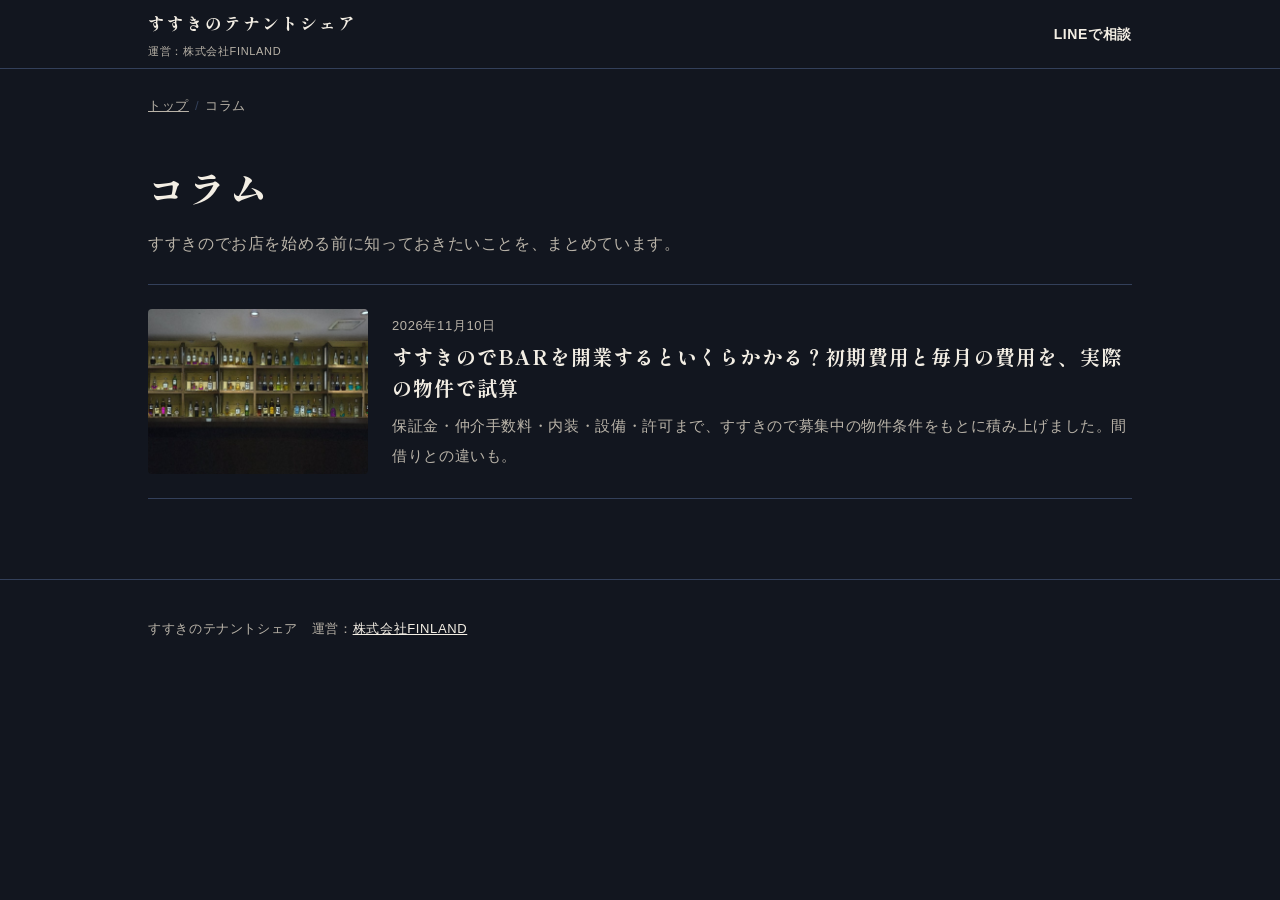
==== column/index.html @ f09166cd "コラム（開業費用の記事）を追加、LPから導線、未使用の写真を削除 Co-Authored-By: Claude Opus 5.5 <noreply@anthropic.com> Claude-Sess" ====
<!doctype html>
<html lang="ja">
<head>
<meta charset="utf-8">
<meta name="viewport" content="width=device-width, initial-scale=1">
<title>コラム｜すすきのでお店を始める前に知っておきたいこと｜すすきのテナントシェア</title>
<meta name="description" content="すすきのでBARやお店を始めたい方へ。開業にかかるお金、物件選び、間借り営業の始め方などを、すすきのでBARを運営する株式会社FINLANDがまとめています。">
<link rel="canonical" href="https://susukino-tenantshare.com/column/">
<meta property="og:type" content="website">
<meta property="og:title" content="コラム｜すすきのでお店を始める前に">
<meta property="og:url" content="https://susukino-tenantshare.com/column/">
<meta property="og:image" content="https://susukino-tenantshare.com/img/floor.jpg">
<meta name="twitter:card" content="summary_large_image">
<link rel="preconnect" href="https://fonts.googleapis.com">
<link rel="preconnect" href="https://fonts.gstatic.com" crossorigin>
<link href="https://fonts.googleapis.com/css2?family=Shippori+Mincho+B1:wght@600;800&family=Zen+Kaku+Gothic+New:wght@400;700&display=swap" rel="stylesheet">
<link rel="stylesheet" href="/column/column.css">
</head>
<body>

<header class="top">
  <div class="wrap">
    <a class="logo" href="/">すすきのテナントシェア<small>運営：株式会社FINLAND</small></a>
    <nav><a href="https://lin.ee/NekoZWD" target="_blank" rel="noopener">LINEで相談</a></nav>
  </div>
</header>

<main class="wrap">
  <ol class="crumb">
    <li><a href="/">トップ</a></li>
    <li>コラム</li>
  </ol>
  <div class="list-head">
    <h1>コラム</h1>
    <p>すすきのでお店を始める前に知っておきたいことを、まとめています。</p>
  </div>
  <ul class="cards">
    <li>
      <a href="/column/susukino-bar-kaigyo-hiyou/">
        <img src="/img/shelf.jpg" alt="" width="1238" height="679" loading="lazy">
        <div>
          <time datetime="2026-11-10">2026年11月10日</time>
          <h2>すすきのでBARを開業するといくらかかる？初期費用と毎月の費用を、実際の物件で試算</h2>
          <p>保証金・仲介手数料・内装・設備・許可まで、すすきので募集中の物件条件をもとに積み上げました。間借りとの違いも。</p>
        </div>
      </a>
    </li>
  </ul>
</main>

<footer>
  <div class="wrap">すすきのテナントシェア　運営：<a href="https://finlandinc.jp/">株式会社FINLAND</a></div>
</footer>

<div class="sticky"><a class="btn-line" href="https://lin.ee/NekoZWD" target="_blank" rel="noopener"><svg viewBox="0 0 24 24" aria-hidden="true"><path fill="currentColor" d="M12 3C6.5 3 2 6.6 2 11c0 4 3.6 7.3 8.4 7.9.3.1.8.2.9.5.1.3.1.7 0 1l-.1.9c0 .3-.2 1 .9.6 1.1-.5 5.9-3.5 8-6 1.5-1.6 2-3.2 2-4.9C22 6.6 17.5 3 12 3z"/></svg>LINEで相談する</a></div>
</body>
</html>
---- column/column.css ----
/* すすきのテナントシェア — コラム共通スタイル（LPと同じ色・書体） */
:root{
  --night:#12161f; --panel:#1b2130; --panel-2:#232b3d; --line:#33405a;
  --cream:#f3eee4; --mute:#b9b3a8; --amber:#e9b45a; --line-green:#06c755;
  --serif:"Shippori Mincho B1","Hiragino Mincho ProN","Yu Mincho",serif;
  --sans:"Zen Kaku Gothic New","Hiragino Kaku Gothic ProN","Yu Gothic",sans-serif;
  --g:clamp(16px,5vw,48px);
}
*,*::before,*::after{box-sizing:border-box}
html{-webkit-text-size-adjust:100%;scroll-behavior:smooth}
@media (prefers-reduced-motion:reduce){html{scroll-behavior:auto}}
body{margin:0;background:var(--night);color:var(--cream);font-family:var(--sans);font-size:16px;line-height:2;letter-spacing:.04em}
img{display:block;max-width:100%;height:auto}
a{color:var(--amber)}
:focus-visible{outline:3px solid var(--amber);outline-offset:3px}
.wrap{max-width:1080px;margin:0 auto;padding:0 var(--g)}
.narrow{max-width:760px;margin:0 auto;padding:0 var(--g)}
h1,h2,h3{font-family:var(--serif);font-weight:800;letter-spacing:.06em;line-height:1.55;margin:0}

/* Header */
.top{border-bottom:1px solid var(--line)}
.top .wrap{display:flex;justify-content:space-between;align-items:center;height:68px;gap:16px}
.logo{font-family:var(--serif);font-weight:800;font-size:17px;color:var(--cream);text-decoration:none;letter-spacing:.12em}
.logo small{display:block;font-family:var(--sans);font-weight:400;font-size:11px;color:var(--mute);letter-spacing:.06em}
.top nav a{color:var(--cream);text-decoration:none;font-weight:700;font-size:14px;margin-left:20px}
.top nav a:hover{color:var(--amber)}
@media(max-width:560px){.top nav a.hide-sp{display:none}}

/* Breadcrumb */
.crumb{font-size:13px;color:var(--mute);margin:24px 0 0;padding:0;list-style:none;display:flex;flex-wrap:wrap;gap:6px}
.crumb li+li::before{content:"/";margin-right:6px;color:var(--line)}
.crumb a{color:var(--mute)}

/* Article head */
.a-head{padding:28px 0 36px}
.a-kicker{color:var(--amber);font-weight:700;font-size:14px;margin:0 0 10px}
.a-head h1{font-size:clamp(26px,4.4vw,40px);margin-bottom:18px}
.a-meta{font-size:13px;color:var(--mute);margin:0}
.a-hero{margin:0 0 8px;border-radius:4px;overflow:hidden}
.a-hero img{width:100%;aspect-ratio:16/8;object-fit:cover}
.a-hero figcaption{font-size:12px;color:var(--mute);padding-top:6px}

/* Summary box */
.summary{background:var(--panel);border-left:3px solid var(--amber);padding:22px 24px;margin:36px 0}
.body .summary h2{font-size:17px;font-family:var(--sans);letter-spacing:.04em;margin:0 0 8px;padding:0;border:0;color:var(--amber)}
.summary ul{margin:0;padding-left:1.2em}
.summary li{margin:4px 0}

/* TOC */
.toc{border-top:1px solid var(--line);border-bottom:1px solid var(--line);padding:18px 0;margin:0 0 24px}
.toc p{margin:0 0 6px;font-weight:700;font-size:14px;color:var(--mute)}
.toc ol{margin:0;padding-left:1.4em}
.toc a{color:var(--cream);text-decoration:none}
.toc a:hover{color:var(--amber)}

/* Body */
.body h2{font-size:clamp(22px,3vw,28px);margin:64px 0 18px;padding-top:20px;border-top:1px solid var(--line);scroll-margin-top:20px}
.body h3{font-size:19px;margin:36px 0 10px}
.body p{margin:0 0 1.3em}
.body ul,.body ol{padding-left:1.4em;margin:0 0 1.3em}
.body li{margin:4px 0}
.body strong{color:var(--amber);font-weight:700}
.note{font-size:13px;color:var(--mute)}

/* Tables */
.table-scroll{overflow-x:auto;margin:0 0 10px}
table{width:100%;border-collapse:collapse;font-size:15px;min-width:520px}
th,td{padding:12px 12px;border-bottom:1px solid var(--line);text-align:left;vertical-align:top}
thead th{font-family:var(--serif);color:var(--mute);font-weight:600;font-size:15px}
tbody th{font-weight:700;width:30%}
td.num{white-space:nowrap}
tr.total th,tr.total td{color:var(--amber);font-weight:700;border-top:2px solid var(--line)}
@media(max-width:640px){
  table{min-width:0;font-size:14px}
  th,td{padding:10px 6px}
  tbody th{width:auto}
  table.stack,table.stack tbody{display:block}
  table.stack thead{display:none}
  table.stack tbody tr{display:grid;grid-template-columns:1fr auto;border-bottom:1px solid var(--line)}
  table.stack tbody th,table.stack tbody td{border-bottom:0}
  table.stack tbody td:last-child{grid-column:1/-1;padding-top:0;color:var(--mute);font-size:13px}
  table.stack tbody td:last-child:empty{display:none}
  table.stack tr.total{border-top:2px solid var(--line)}
}
td.us,th.us{background:rgba(233,180,90,.08)}
thead th.us{color:var(--amber)}

/* Inline CTA */
.cta-box{background:var(--panel);border-radius:6px;padding:28px 24px;margin:48px 0;text-align:center}
.cta-box p{margin:0 0 16px}
.cta-box .sub{font-size:13px;color:var(--mute);margin:14px 0 0}
.btn-line{display:inline-flex;align-items:center;gap:10px;background:var(--line-green);color:#fff;text-decoration:none;font-weight:700;padding:14px 26px;border-radius:999px;font-size:16px}
.btn-line:hover{filter:brightness(1.08)}
.btn-line svg{width:22px;height:22px}

/* FAQ */
.faq{border-top:1px solid var(--line)}
.faq details{border-bottom:1px solid var(--line)}
.faq summary{cursor:pointer;list-style:none;padding:16px 36px 16px 0;font-weight:700;position:relative}
.faq summary::-webkit-details-marker{display:none}
.faq summary::after{content:"+";position:absolute;right:4px;top:12px;font-size:22px;color:var(--amber)}
.faq details[open] summary::after{content:"−"}
.faq details p{margin:0 0 18px;color:var(--mute)}

/* Sources */
.sources{font-size:13px;color:var(--mute);border-top:1px solid var(--line);margin-top:64px;padding-top:20px}
.body .sources h2{font-size:15px;font-family:var(--sans);letter-spacing:.04em;margin:0 0 8px;border:0;padding:0}
.sources ol{padding-left:1.4em;margin:0}
.sources a{color:var(--mute)}

/* Column list */
.list-head{padding:40px 0 24px}
.list-head h1{font-size:clamp(26px,4vw,38px);margin-bottom:10px}
.list-head p{color:var(--mute);margin:0}
.cards{list-style:none;margin:0 0 80px;padding:0;border-top:1px solid var(--line)}
.cards li{border-bottom:1px solid var(--line)}
.cards a{display:grid;grid-template-columns:220px 1fr;gap:24px;padding:24px 0;text-decoration:none;color:var(--cream)}
.cards img{width:100%;aspect-ratio:4/3;object-fit:cover;border-radius:4px}
.cards h2{font-size:20px;margin-bottom:8px}
.cards a:hover h2{color:var(--amber)}
.cards p{margin:0;color:var(--mute);font-size:15px}
.cards time{font-size:13px;color:var(--mute)}
@media(max-width:640px){.cards a{grid-template-columns:1fr;gap:12px}}

footer{padding:36px 0 110px;font-size:13px;color:var(--mute);border-top:1px solid var(--line);margin-top:80px}
footer a{color:var(--cream)}

/* Mobile sticky LINE bar */
.sticky{position:fixed;left:0;right:0;bottom:0;z-index:20;padding:10px 16px calc(10px + env(safe-area-inset-bottom));background:rgba(18,22,31,.94);border-top:1px solid var(--line);display:none}
.sticky .btn-line{width:100%;justify-content:center}
@media(max-width:760px){.sticky{display:block}}
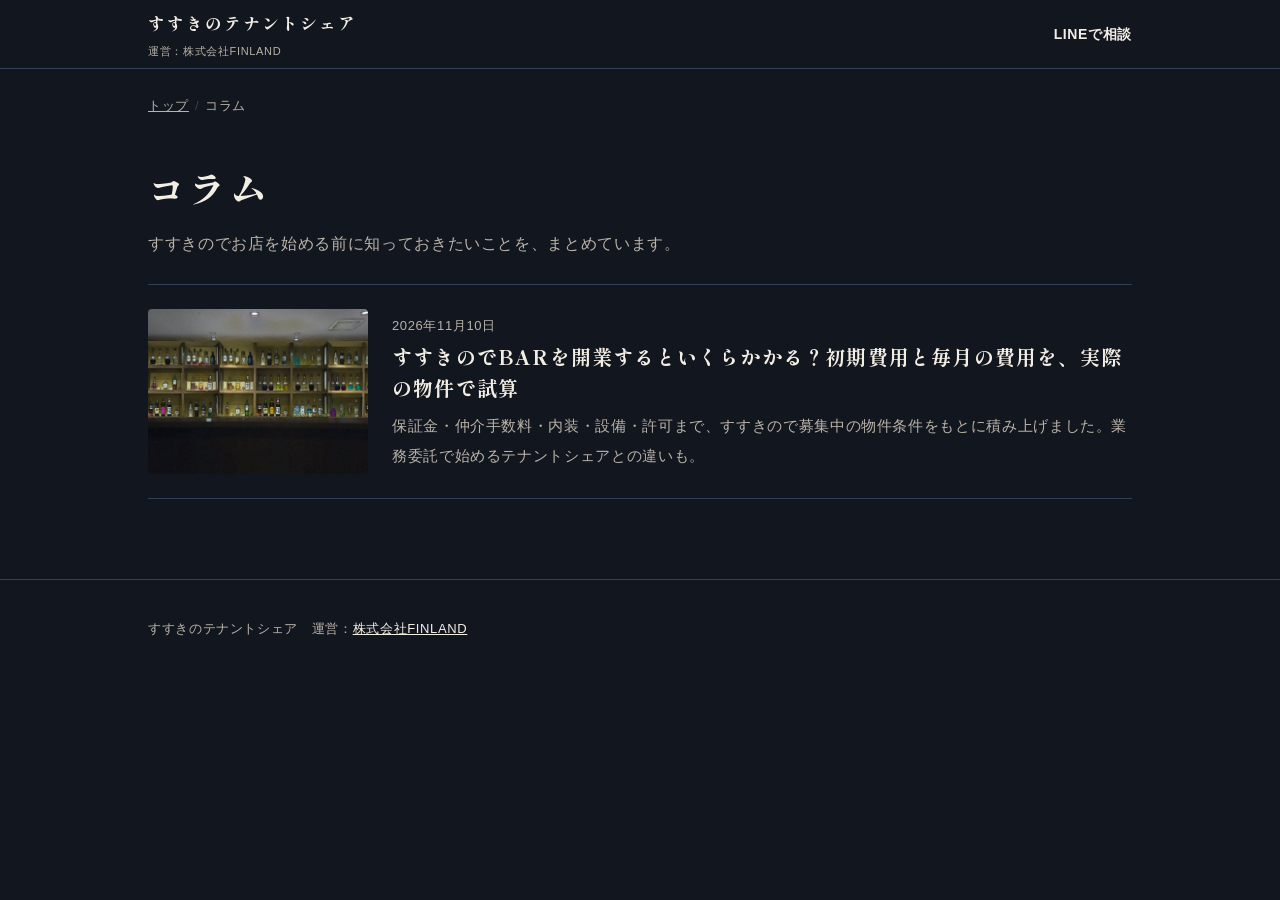
==== commit c0e354e1: "「間借り」表現をやめ、業務委託という形の説明に統一 Co-Authored-By: Claude Opus 5.5 <noreply@anthropic.com> Claude-Session: ht" ====
--- a/column/index.html
+++ b/column/index.html
@@ -4,7 +4,7 @@
 <meta charset="utf-8">
 <meta name="viewport" content="width=device-width, initial-scale=1">
 <title>コラム｜すすきのでお店を始める前に知っておきたいこと｜すすきのテナントシェア</title>
-<meta name="description" content="すすきのでBARやお店を始めたい方へ。開業にかかるお金、物件選び、間借り営業の始め方などを、すすきのでBARを運営する株式会社FINLANDがまとめています。">
+<meta name="description" content="すすきのでBARやお店を始めたい方へ。開業にかかるお金、物件選び、業務委託で自分の店を始める方法などを、すすきのでBARを運営する株式会社FINLANDがまとめています。">
 <link rel="canonical" href="https://susukino-tenantshare.com/column/">
 <meta property="og:type" content="website">
 <meta property="og:title" content="コラム｜すすきのでお店を始める前に">
@@ -41,7 +41,7 @@
         <div>
           <time datetime="2026-11-10">2026年11月10日</time>
           <h2>すすきのでBARを開業するといくらかかる？初期費用と毎月の費用を、実際の物件で試算</h2>
-          <p>保証金・仲介手数料・内装・設備・許可まで、すすきので募集中の物件条件をもとに積み上げました。間借りとの違いも。</p>
+          <p>保証金・仲介手数料・内装・設備・許可まで、すすきので募集中の物件条件をもとに積み上げました。業務委託で始めるテナントシェアとの違いも。</p>
         </div>
       </a>
     </li>
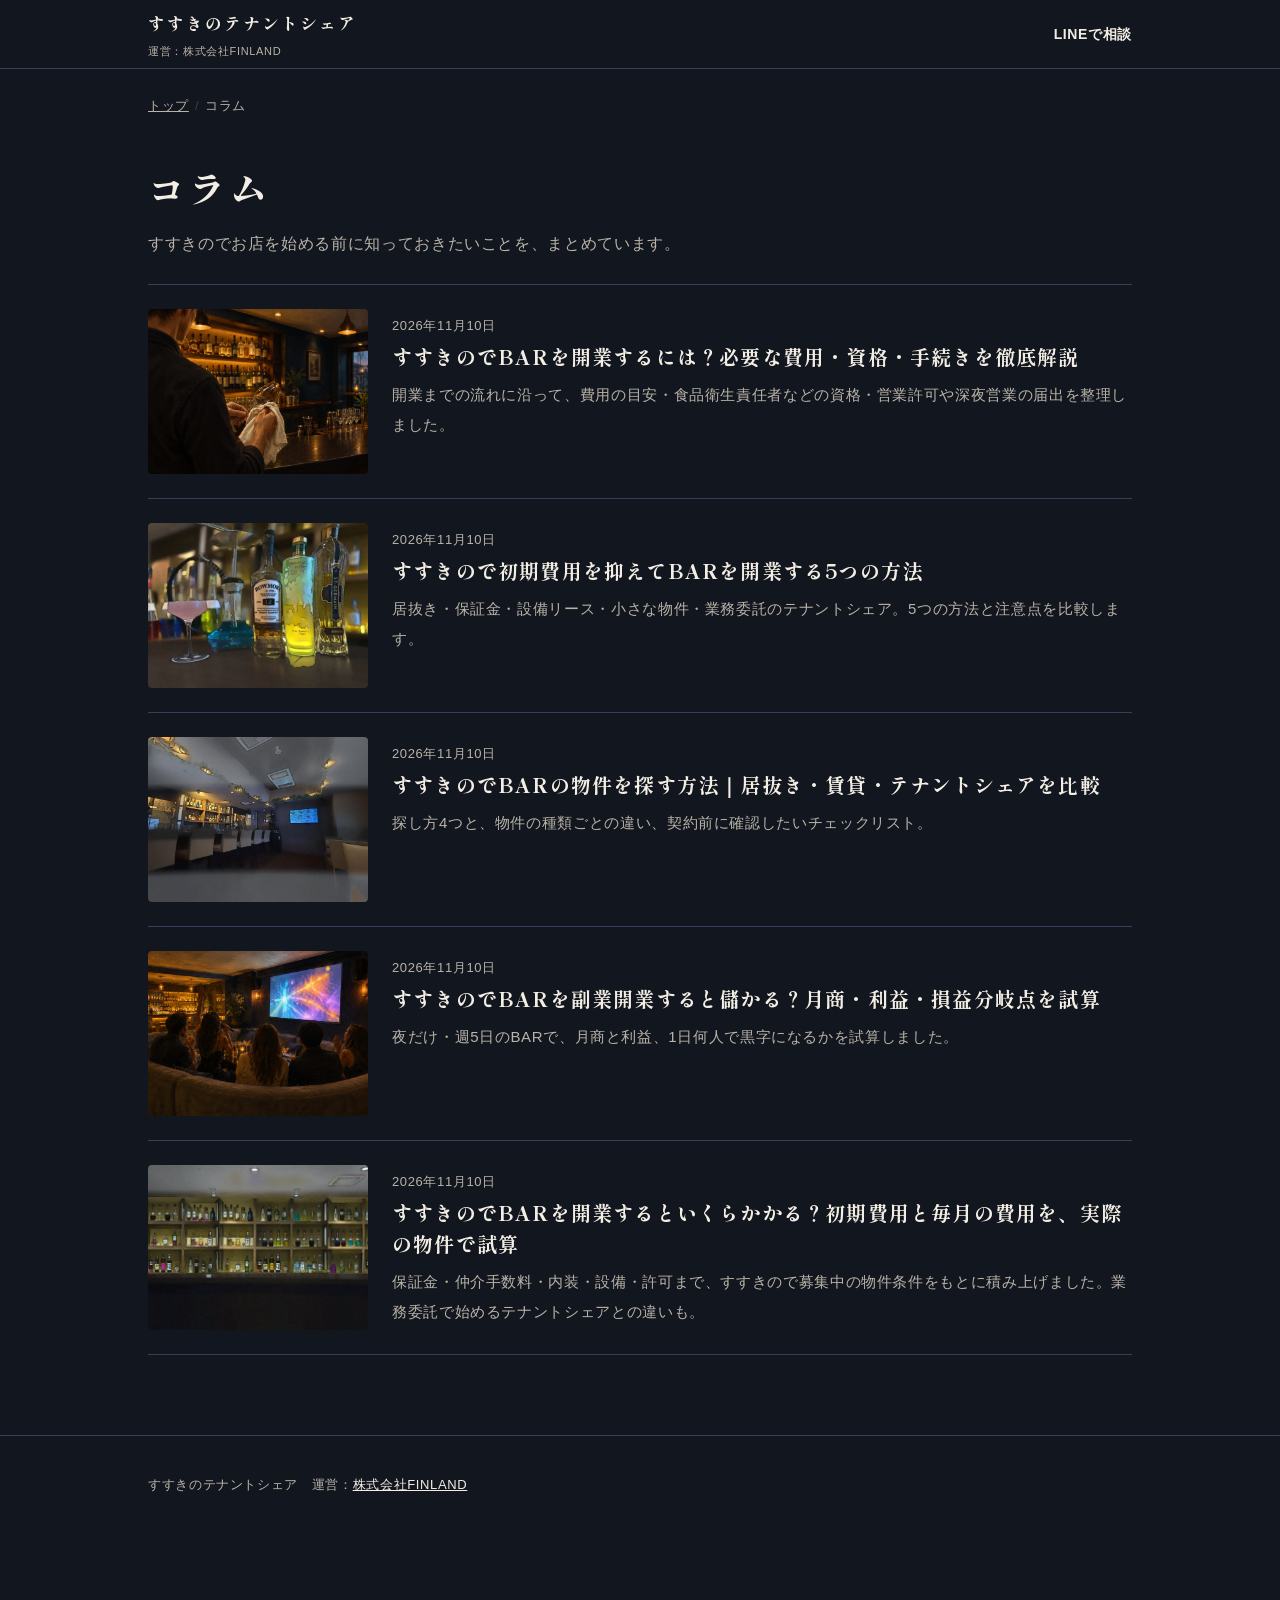
==== commit 25adce82: "コラム4本を追加、一覧・sitemap・相互リンクを更新 Co-Authored-By: Claude Opus 5.5 <noreply@anthropic.com> Claude-Session:" ====
--- a/column/index.html
+++ b/column/index.html
@@ -36,6 +36,46 @@
   </div>
   <ul class="cards">
     <li>
+      <a href="/column/susukino-bar-kaigyo/">
+        <img src="/img/scene-prep.jpg" alt="" width="1400" height="1046" loading="lazy">
+        <div>
+          <time datetime="2026-11-10">2026年11月10日</time>
+          <h2>すすきのでBARを開業するには？必要な費用・資格・手続きを徹底解説</h2>
+          <p>開業までの流れに沿って、費用の目安・食品衛生責任者などの資格・営業許可や深夜営業の届出を整理しました。</p>
+        </div>
+      </a>
+    </li>
+    <li>
+      <a href="/column/bar-kaigyo-shoki-hiyou-osaeru/">
+        <img src="/img/drinks.jpg" alt="" width="1224" height="904" loading="lazy">
+        <div>
+          <time datetime="2026-11-10">2026年11月10日</time>
+          <h2>すすきので初期費用を抑えてBARを開業する5つの方法</h2>
+          <p>居抜き・保証金・設備リース・小さな物件・業務委託のテナントシェア。5つの方法と注意点を比較します。</p>
+        </div>
+      </a>
+    </li>
+    <li>
+      <a href="/column/susukino-bar-bukken/">
+        <img src="/img/floor.jpg" alt="" width="1411" height="1042" loading="lazy">
+        <div>
+          <time datetime="2026-11-10">2026年11月10日</time>
+          <h2>すすきのでBARの物件を探す方法｜居抜き・賃貸・テナントシェアを比較</h2>
+          <p>探し方4つと、物件の種類ごとの違い、契約前に確認したいチェックリスト。</p>
+        </div>
+      </a>
+    </li>
+    <li>
+      <a href="/column/bar-fukugyo-shuueki/">
+        <img src="/img/scene-box.jpg" alt="" width="1400" height="1046" loading="lazy">
+        <div>
+          <time datetime="2026-11-10">2026年11月10日</time>
+          <h2>すすきのでBARを副業開業すると儲かる？月商・利益・損益分岐点を試算</h2>
+          <p>夜だけ・週5日のBARで、月商と利益、1日何人で黒字になるかを試算しました。</p>
+        </div>
+      </a>
+    </li>
+    <li>
       <a href="/column/susukino-bar-kaigyo-hiyou/">
         <img src="/img/shelf.jpg" alt="" width="1238" height="679" loading="lazy">
         <div>
--- a/column/column.css
+++ b/column/column.css
@@ -39,6 +39,10 @@
 .a-hero{margin:0 0 8px;border-radius:4px;overflow:hidden}
 .a-hero img{width:100%;aspect-ratio:16/8;object-fit:cover}
 .a-hero figcaption{font-size:12px;color:var(--mute);padding-top:6px}
+
+.a-fig{margin:28px 0}
+.a-fig img{width:100%;border-radius:4px}
+.a-fig figcaption{font-size:12px;color:var(--mute);padding-top:6px}
 
 /* Summary box */
 .summary{background:var(--panel);border-left:3px solid var(--amber);padding:22px 24px;margin:36px 0}
@@ -102,6 +106,13 @@
 .faq details[open] summary::after{content:"−"}
 .faq details p{margin:0 0 18px;color:var(--mute)}
 
+/* Related */
+.body .related h2{font-size:18px;margin:56px 0 10px;padding-top:16px}
+.related ul{list-style:none;padding:0;margin:0;border-top:1px solid var(--line)}
+.related li{border-bottom:1px solid var(--line);margin:0}
+.related a{display:block;padding:12px 0;color:var(--cream);text-decoration:none}
+.related a:hover{color:var(--amber)}
+
 /* Sources */
 .sources{font-size:13px;color:var(--mute);border-top:1px solid var(--line);margin-top:64px;padding-top:20px}
 .body .sources h2{font-size:15px;font-family:var(--sans);letter-spacing:.04em;margin:0 0 8px;border:0;padding:0}
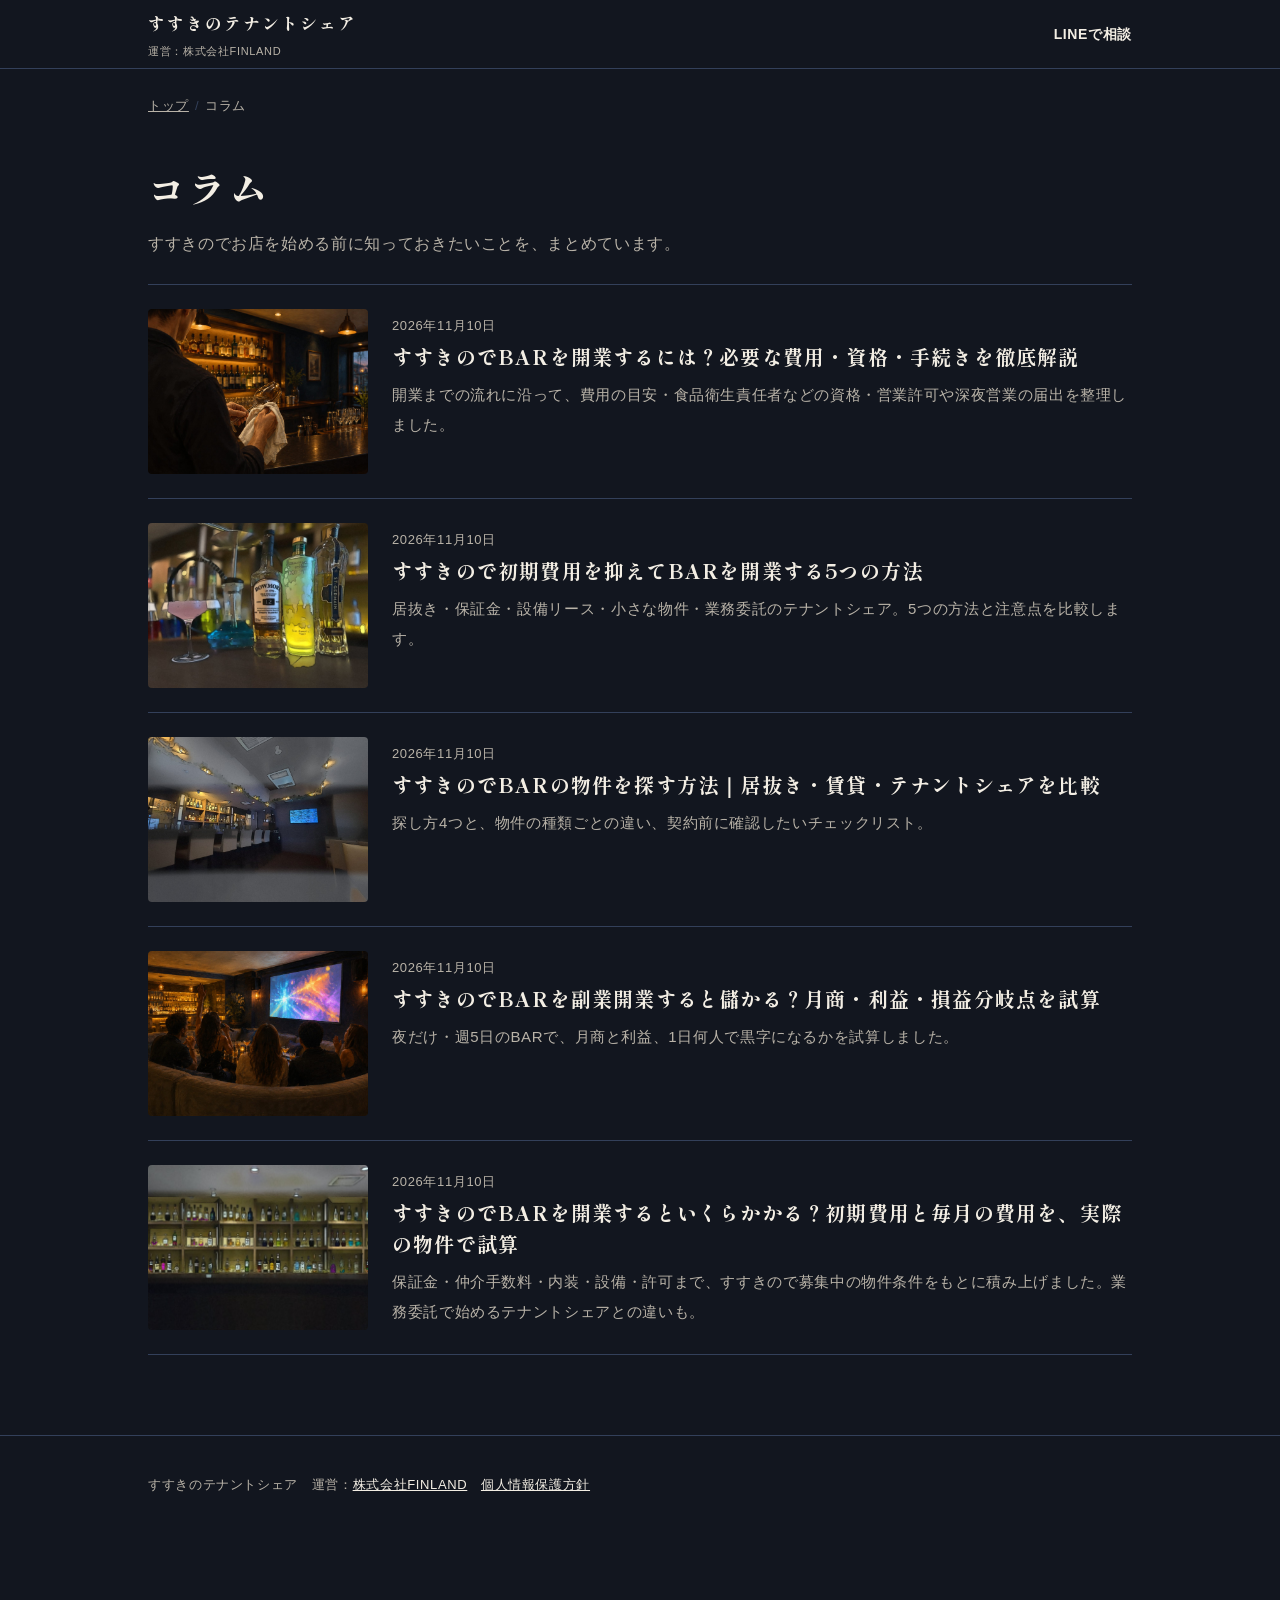
==== commit 51fe643d: "フッターに個人情報保護方針へのリンクを追加 Co-Authored-By: Claude Opus 5.5 <noreply@anthropic.com> Claude-Session: https:" ====
--- a/column/index.html
+++ b/column/index.html
@@ -2,6 +2,9 @@
 <html lang="ja">
 <head>
 <meta charset="utf-8">
+<!-- Google tag (gtag.js) -->
+<script async src="https://www.googletagmanager.com/gtag/js?id=G-40YMYY6KS2"></script>
+<script>window.dataLayer=window.dataLayer||[];function gtag(){dataLayer.push(arguments);}gtag('js',new Date());gtag('config','G-40YMYY6KS2');</script>
 <meta name="viewport" content="width=device-width, initial-scale=1">
 <title>コラム｜すすきのでお店を始める前に知っておきたいこと｜すすきのテナントシェア</title>
 <meta name="description" content="すすきのでBARやお店を始めたい方へ。開業にかかるお金、物件選び、業務委託で自分の店を始める方法などを、すすきのでBARを運営する株式会社FINLANDがまとめています。">
@@ -21,7 +24,7 @@
 <header class="top">
   <div class="wrap">
     <a class="logo" href="/">すすきのテナントシェア<small>運営：株式会社FINLAND</small></a>
-    <nav><a href="https://lin.ee/NekoZWD" target="_blank" rel="noopener">LINEで相談</a></nav>
+    <nav><a href="https://lin.ee/tYSWQuZ" target="_blank" rel="noopener">LINEで相談</a></nav>
   </div>
 </header>
 
@@ -89,9 +92,9 @@
 </main>
 
 <footer>
-  <div class="wrap">すすきのテナントシェア　運営：<a href="https://finlandinc.jp/">株式会社FINLAND</a></div>
+  <div class="wrap">すすきのテナントシェア　運営：<a href="https://finlandinc.jp/">株式会社FINLAND</a>　<a href="https://finlandinc.jp/privacy/">個人情報保護方針</a></div>
 </footer>
 
-<div class="sticky"><a class="btn-line" href="https://lin.ee/NekoZWD" target="_blank" rel="noopener"><svg viewBox="0 0 24 24" aria-hidden="true"><path fill="currentColor" d="M12 3C6.5 3 2 6.6 2 11c0 4 3.6 7.3 8.4 7.9.3.1.8.2.9.5.1.3.1.7 0 1l-.1.9c0 .3-.2 1 .9.6 1.1-.5 5.9-3.5 8-6 1.5-1.6 2-3.2 2-4.9C22 6.6 17.5 3 12 3z"/></svg>LINEで相談する</a></div>
+<div class="sticky"><a class="btn-line" href="https://lin.ee/tYSWQuZ" target="_blank" rel="noopener"><svg viewBox="0 0 24 24" aria-hidden="true"><path fill="currentColor" d="M12 3C6.5 3 2 6.6 2 11c0 4 3.6 7.3 8.4 7.9.3.1.8.2.9.5.1.3.1.7 0 1l-.1.9c0 .3-.2 1 .9.6 1.1-.5 5.9-3.5 8-6 1.5-1.6 2-3.2 2-4.9C22 6.6 17.5 3 12 3z"/></svg>LINEで相談する</a></div>
 </body>
 </html>
